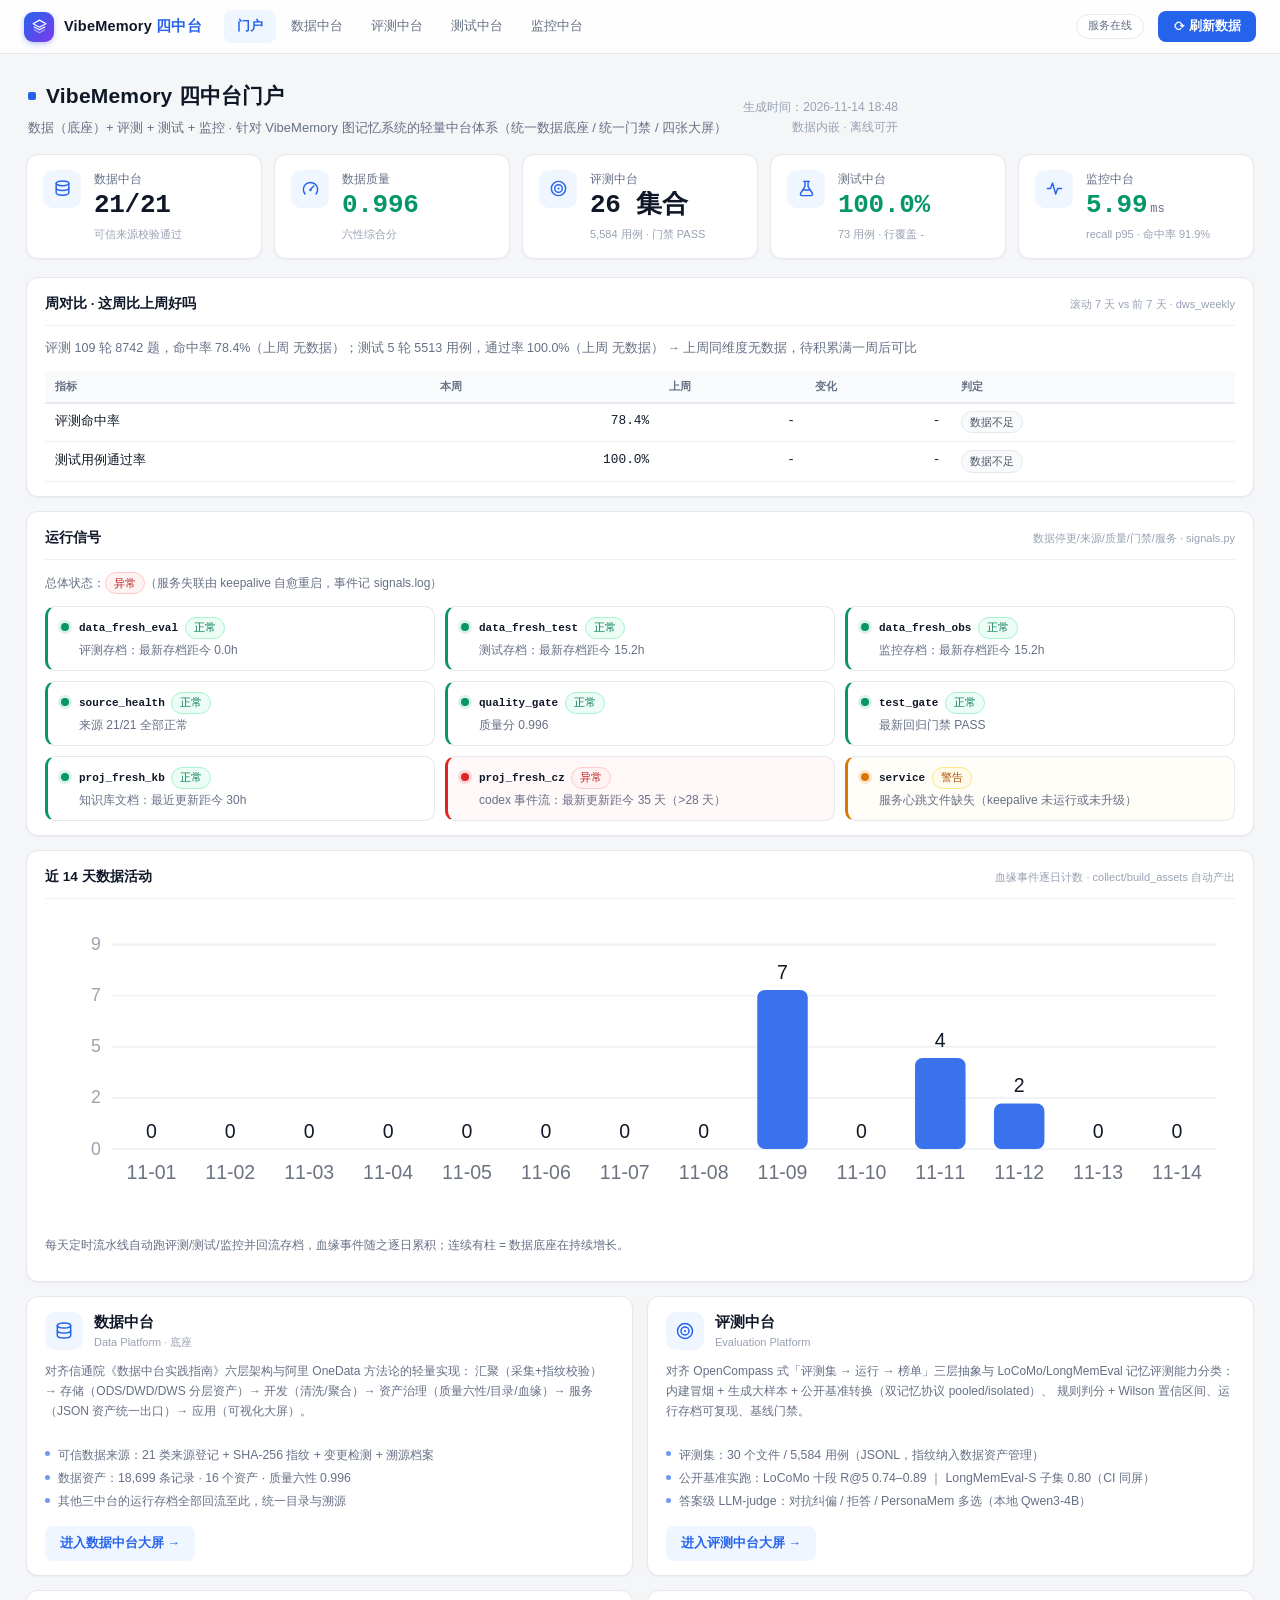
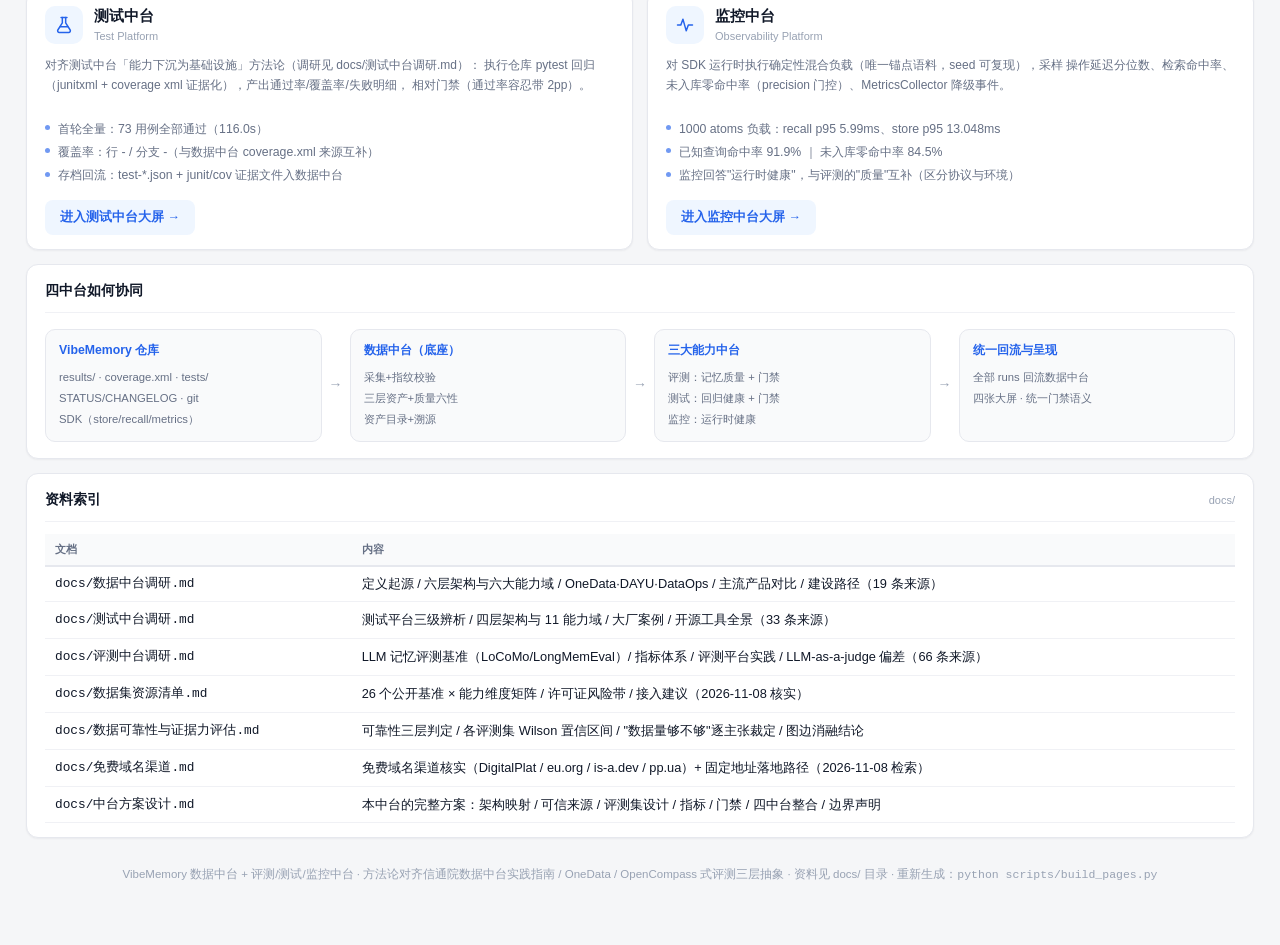
==== pages/index.html @ 81954560 "初始提交：四中台源码（数据/评测/测试/监控）+ UI 2.0/交互 2.0 + 审计修复后的执行器" ====
<!DOCTYPE html>
<html lang="zh-CN">
<head>
<meta charset="utf-8">
<meta name="viewport" content="width=device-width, initial-scale=1">
<title>VibeMemory 四中台门户</title>
<style>/* VibeMemory 四中台 · 亮色 SaaS 控制台主题 2.0（零依赖，与 build_pages.py 组件类配套）
   每页主题色由 body[data-page] 驱动：data=蓝 eval=紫 test=绿 ops=橙 */
:root {
  --bg: #f5f6f8;
  --bg-panel: #ffffff;
  --bg-card: #ffffff;
  --bg-subtle: #f9fafb;
  --line: #e6e8ee;
  --line-soft: #f0f1f5;
  --accent: #2563eb;
  --accent-strong: #1d4ed8;
  --accent-soft: #eff6ff;
  --c-data: #2563eb;
  --c-data-soft: #eff6ff;
  --c-eval: #7c3aed;
  --c-eval-soft: #f4f0ff;
  --c-test: #059669;
  --c-test-soft: #e8faf3;
  --c-ops: #ea580c;
  --c-ops-soft: #fff3ea;
  --theme: var(--c-data);
  --theme-soft: var(--c-data-soft);
  --warn: #d97706;
  --bad: #dc2626;
  --good: #059669;
  --text: #101828;
  --text-dim: #667085;
  --text-faint: #98a2b3;
  --shadow-sm: 0 1px 2px rgba(16, 24, 40, 0.05);
  --shadow-md: 0 3px 10px -3px rgba(16, 24, 40, 0.12), 0 1px 2px rgba(16, 24, 40, 0.05);
  --radius: 12px;
}
body[data-page="data"] { --theme: var(--c-data); --theme-soft: var(--c-data-soft); }
body[data-page="eval"] { --theme: var(--c-eval); --theme-soft: var(--c-eval-soft); }
body[data-page="test"] { --theme: var(--c-test); --theme-soft: var(--c-test-soft); }
body[data-page="ops"]  { --theme: var(--c-ops);  --theme-soft: var(--c-ops-soft); }

* { box-sizing: border-box; margin: 0; padding: 0; }
html { scroll-behavior: smooth; }
html, body { background: var(--bg); color: var(--text);
  font-family: -apple-system, "Segoe UI", "PingFang SC", "Microsoft YaHei", "Helvetica Neue", Arial, sans-serif; }
body { min-height: 100vh; font-size: 13.5px; line-height: 1.55;
  -webkit-font-smoothing: antialiased; text-rendering: optimizeLegibility; }
::-webkit-scrollbar { width: 9px; height: 9px; }
::-webkit-scrollbar-thumb { background: #d3d7e0; border-radius: 8px; border: 2px solid var(--bg); }
::-webkit-scrollbar-thumb:hover { background: #b9bfcc; }
::-webkit-scrollbar-track { background: transparent; }
::selection { background: var(--theme-soft); }

/* ---------- 顶栏（sticky 全局导航） ---------- */
.topbar { position: sticky; top: 0; z-index: 50; display: flex; align-items: center; gap: 14px;
  height: 54px; padding: 0 24px; background: rgba(255, 255, 255, 0.88);
  backdrop-filter: blur(10px); border-bottom: 1px solid var(--line); }
.brand { display: flex; align-items: center; gap: 10px; text-decoration: none; color: var(--text); flex-shrink: 0; }
.logo { width: 30px; height: 30px; border-radius: 9px; display: flex; align-items: center; justify-content: center;
  background: linear-gradient(135deg, #2563eb, #7c3aed); box-shadow: 0 2px 6px -1px rgba(59, 91, 219, 0.45); }
.logo svg { width: 17px; height: 17px; }
.brand-t { font-size: 14.5px; font-weight: 650; letter-spacing: 0.2px; white-space: nowrap; }
.brand-t b { color: var(--accent); font-weight: 700; }
.nav { display: flex; gap: 2px; margin-left: 8px; overflow-x: auto; scrollbar-width: none; }
.nav::-webkit-scrollbar { display: none; }
.nav a { position: relative; color: var(--text-dim); text-decoration: none; font-size: 13px;
  padding: 6px 13px; border-radius: 8px; white-space: nowrap; transition: background 0.15s, color 0.15s; }
.nav a:hover { color: var(--text); background: var(--bg-subtle); }
.nav a.active { color: var(--theme); background: var(--theme-soft); font-weight: 600; }
.topbar .spacer { flex: 1; }
.status-chip { font-family: Consolas, monospace; font-size: 11px; color: var(--text-dim);
  background: #fff; border: 1px solid var(--line); border-radius: 999px; padding: 3px 11px; white-space: nowrap; }
.refresh-btn { padding: 6px 14px; border-radius: 8px; font-size: 12.5px; font-weight: 600; cursor: pointer;
  color: #fff; background: var(--theme, var(--accent)); border: 1px solid transparent; white-space: nowrap; transition: 0.15s; }
.refresh-btn:hover { filter: brightness(1.08); }
.refresh-btn:disabled { opacity: 0.65; cursor: wait; }
.refresh-btn.armed { background: #fffbeb; border-color: #fde68a; color: #b45309; }
.spin { display: inline-block; width: 12px; height: 12px; border: 2px solid rgba(255, 255, 255, 0.45);
  border-top-color: #fff; border-radius: 50%; animation: spin 0.8s linear infinite; vertical-align: -2px; margin-right: 6px; }
@keyframes spin { to { transform: rotate(360deg); } }

/* ---------- 内容区 ---------- */
.wrap { max-width: 1320px; margin: 0 auto; padding: 22px 26px 60px; }
.page-head { display: flex; align-items: flex-end; gap: 16px; padding: 4px 2px 16px; }
.page-head h1 { font-size: 21px; font-weight: 700; letter-spacing: 0.2px; }
.page-head h1::before { content: ""; display: inline-block; width: 8px; height: 8px; border-radius: 2px;
  background: var(--theme); margin-right: 10px; vertical-align: 3px; }
.page-head .sub { color: var(--text-dim); font-size: 13px; margin-top: 5px; }
.page-head .spacer { flex: 1; }
.page-head .meta { text-align: right; color: var(--text-faint); font-size: 12px; line-height: 1.7; flex-shrink: 0; }

/* ---------- KPI 卡 ---------- */
.kpis { display: grid; grid-template-columns: repeat(auto-fit, minmax(196px, 1fr)); gap: 12px; margin-bottom: 18px; }
.kpi { display: flex; gap: 13px; align-items: flex-start; background: var(--bg-card); border: 1px solid var(--line);
  border-radius: var(--radius); padding: 15px 16px; box-shadow: var(--shadow-sm); transition: box-shadow 0.18s, transform 0.18s; }
.kpi:hover { box-shadow: var(--shadow-md); transform: translateY(-1px); }
.kpi .ico { flex-shrink: 0; width: 38px; height: 38px; border-radius: 10px; display: flex; align-items: center;
  justify-content: center; background: var(--theme-soft); color: var(--theme); }
.kpi .ico svg { width: 19px; height: 19px; }
.kpi .body { min-width: 0; flex: 1; }
.kpi .label { font-size: 12px; color: var(--text-dim); white-space: nowrap; }
.kpi .value { font-size: 26px; font-weight: 700; margin-top: 3px; font-family: Consolas, "JetBrains Mono", monospace;
  color: var(--text); font-variant-numeric: tabular-nums; letter-spacing: -0.3px; line-height: 1.15;
  overflow: hidden; text-overflow: ellipsis; white-space: nowrap; }
.kpi .value .unit { font-size: 12px; color: var(--text-dim); font-weight: 500; margin-left: 3px; letter-spacing: 0; }
.kpi .hint { font-size: 11px; color: var(--text-faint); margin-top: 5px; line-height: 1.5;
  overflow: hidden; text-overflow: ellipsis; white-space: nowrap; }
.kpi.good .value { color: var(--good); }
.kpi.warn .value { color: var(--warn); }
.kpi.bad  .value { color: var(--bad); }

/* ---------- 栅格 ---------- */
.grid { display: grid; gap: 14px; align-items: stretch; }
.grid > .panel { margin-bottom: 0; height: 100%; }
.g2 { grid-template-columns: 1fr 1fr; }
.g3 { grid-template-columns: repeat(3, 1fr); }
.g21 { grid-template-columns: 2fr 1fr; }
.g12 { grid-template-columns: 1fr 2fr; }
.grid + .panel, .panel + .grid, .grid + .grid { margin-top: 14px; }

/* ---------- 面板 ---------- */
.panel { background: var(--bg-panel); border: 1px solid var(--line); border-radius: var(--radius);
  padding: 16px 18px 14px; margin-bottom: 14px; box-shadow: var(--shadow-sm); min-width: 0; }
.panel h2 { font-size: 13.5px; font-weight: 650; color: var(--text); display: flex; align-items: baseline;
  flex-wrap: wrap; row-gap: 2px; gap: 8px; margin-bottom: 12px; padding-bottom: 10px; border-bottom: 1px solid var(--line-soft); }
.panel h2 .tag { font-size: 11px; color: var(--text-faint); font-weight: 400; margin-left: auto; text-align: right; }
.panel .desc { font-size: 12px; color: var(--text-dim); margin: 0 0 12px; line-height: 1.7; }

/* ---------- 表格 ---------- */
/* 卡片内独立滚动：行多的表在面板内部上下滑，表头钉在面板顶部 */
.tbl-wrap { overflow: auto; max-height: 480px; margin: 0 -2px; padding: 0 2px;
  scrollbar-gutter: stable; overscroll-behavior: contain; }
table.tbl { width: 100%; border-collapse: separate; border-spacing: 0; font-size: 12.8px; }
.tbl th { position: sticky; top: 0; z-index: 5; text-align: left; font-size: 11px; font-weight: 600;
  color: var(--text-dim); background: var(--bg-subtle); padding: 7px 10px; border-bottom: 1px solid var(--line);
  white-space: nowrap; box-shadow: 0 1px 0 var(--line); }
.tbl td { padding: 8px 10px; border-bottom: 1px solid var(--line-soft); color: var(--text); vertical-align: top; }
.tbl tbody tr { transition: background 0.1s; }
.tbl tbody tr:hover td { background: #f7f9fc; }
.tbl td.mono, .tbl th.mono { font-family: Consolas, "JetBrains Mono", monospace; }
.tbl .num, .tbl th.num { text-align: right; font-family: Consolas, "JetBrains Mono", monospace;
  font-variant-numeric: tabular-nums; white-space: nowrap; }
.tbl td .desc { margin: 3px 0 0; color: var(--text-faint); font-size: 11px; line-height: 1.55; }
.tbl .ellipsis { max-width: 220px; overflow: hidden; text-overflow: ellipsis; white-space: nowrap; }
.tbl .sub-num { font-size: 10.5px; color: var(--text-faint); font-family: inherit; }
.tbl-empty { padding: 26px 0; text-align: center; color: var(--text-faint); font-size: 12.5px; }

/* ---------- 表格增强器（app.js 注入）：搜索 / 排序 / 行展开 ---------- */
.tbl-tools { display: flex; align-items: center; gap: 10px; margin: 0 0 10px; }
.tbl-search-wrap { position: relative; width: 230px; max-width: 55%; }
.tbl-search-wrap::before { content: ""; position: absolute; left: 9px; top: 50%; transform: translateY(-50%);
  width: 13px; height: 13px; opacity: 0.55;
  background: no-repeat center / contain url('data:image/svg+xml;utf8,<svg xmlns="http://www.w3.org/2000/svg" viewBox="0 0 24 24" fill="none" stroke="%23667085" stroke-width="2.4" stroke-linecap="round"><circle cx="11" cy="11" r="7"/><path d="m20 20-3.5-3.5"/></svg>'); }
.tbl-search { width: 100%; padding: 6px 26px 6px 28px; font-size: 12.5px; border: 1px solid var(--line);
  border-radius: 8px; background: #fff; color: var(--text); outline: none; transition: 0.15s; }
.tbl-search:focus { border-color: var(--theme); box-shadow: 0 0 0 3px color-mix(in srgb, var(--theme) 14%, transparent); }
.tbl-search::placeholder { color: var(--text-faint); }
.tbl-clear { position: absolute; right: 6px; top: 50%; transform: translateY(-50%); width: 16px; height: 16px;
  border: 0; border-radius: 50%; background: var(--line-soft); color: var(--text-dim); font-size: 10px;
  line-height: 1; cursor: pointer; display: none; }
.tbl-clear:hover { background: var(--line); }
.tbl-tools:has(.tbl-search:not(:placeholder-shown)) .tbl-clear { display: block; }
.tbl-count { margin-left: auto; font-size: 11.5px; color: var(--text-faint); white-space: nowrap; }
.th-sort { cursor: pointer; user-select: none; }
.th-sort:hover { color: var(--theme) !important; }
.th-sort.sort-asc::after { content: " ↑"; color: var(--theme); }
.th-sort.sort-desc::after { content: " ↓"; color: var(--theme); }
.pgn { display: flex; gap: 8px; align-items: center; margin-top: 10px; font-size: 12px; color: var(--text-dim); }
.pgn button { padding: 4px 12px; border: 1px solid var(--line); background: #fff; border-radius: 7px;
  font-size: 12px; cursor: pointer; color: var(--text-dim); }
.pgn button:hover:not(:disabled) { border-color: var(--theme); color: var(--theme); }
.pgn button:disabled { opacity: 0.45; cursor: default; }

/* 行展开：chevron 指示 + 全宽明细网格 */
.tbl tr.has-detail { cursor: pointer; }
.tbl tr.has-detail td:first-child::before { content: "▸"; color: var(--text-faint); margin-right: 6px;
  font-size: 10px; display: inline-block; transition: transform 0.15s; }
.tbl tr.has-detail:hover td:first-child::before { color: var(--theme); }
.tbl tr.has-detail.open td:first-child::before { transform: rotate(90deg); color: var(--theme); }
.tbl tr.detail-row td { background: var(--bg-subtle); padding: 10px 16px 12px; }
.row-detail { display: grid; grid-template-columns: repeat(auto-fill, minmax(250px, 1fr)); gap: 6px 20px;
  font-size: 11.8px; }
.row-detail .kv { display: flex; gap: 8px; min-width: 0; align-items: baseline; }
.row-detail .kv span { color: var(--text-faint); flex-shrink: 0; }
.row-detail .kv b { color: var(--text); font-family: Consolas, "JetBrains Mono", monospace;
  font-weight: 500; word-break: break-all; }
svg [data-tip] { cursor: pointer; }
svg rect[data-tip]:hover, svg circle[data-tip]:hover { stroke: #101828; stroke-width: 1.5px; }
.kpi[data-target] { cursor: pointer; }
@keyframes flash-ring { 0% { box-shadow: 0 0 0 0 color-mix(in srgb, var(--theme) 45%, transparent); }
  100% { box-shadow: 0 0 0 16px transparent; } }
.panel.flash { animation: flash-ring 0.9s ease-out 1; }

/* ---------- 徽标 ---------- */
.badge { display: inline-block; padding: 1px 8px; border-radius: 20px; font-size: 10.8px; line-height: 1.7;
  border: 1px solid; white-space: nowrap; font-weight: 500; }
.badge.ok   { color: #047857; border-color: #a7f3d0; background: #ecfdf5; }
.badge.warn { color: #b45309; border-color: #fde68a; background: #fffbeb; }
.badge.bad  { color: #b91c1c; border-color: #fecaca; background: #fef2f2; }
.badge.info { color: #1d4ed8; border-color: #bfdbfe; background: #eff6ff; }
.badge.dim  { color: #4b5563; border-color: var(--line); background: var(--bg-subtle); }
.badge.themed { color: var(--theme); border-color: color-mix(in srgb, var(--theme) 30%, #fff); background: var(--theme-soft); }

/* ---------- 图表 ---------- */
.chart-box { width: 100%; min-width: 0; }
.chart-box svg { display: block; width: 100%; height: auto; }
svg text { font-family: -apple-system, "Segoe UI", "PingFang SC", "Microsoft YaHei", sans-serif; }
.axis { stroke: #d1d5db; stroke-width: 1; }
.gridline { stroke: var(--line-soft); stroke-width: 1; }
.tick-label { fill: var(--text-faint); font-size: 10.5px; }
.legend { display: flex; flex-wrap: wrap; gap: 12px; font-size: 11.5px; color: var(--text-dim); margin-top: 8px; }
.legend .sw { display: inline-block; width: 10px; height: 10px; border-radius: 3px; margin-right: 5px; vertical-align: -1px; }

/* ---------- 流程链路 ---------- */
.flow { display: flex; align-items: stretch; gap: 0; overflow-x: auto; padding: 4px 0 2px; }
.flow .stage { flex: 1; min-width: 148px; background: var(--bg-subtle); border: 1px solid var(--line);
  border-radius: 10px; padding: 11px 13px; transition: border-color 0.15s, background 0.15s; }
.flow .stage:hover { border-color: color-mix(in srgb, var(--theme) 35%, var(--line)); background: var(--theme-soft); }
.flow .stage h3 { font-size: 12.3px; color: var(--theme); margin-bottom: 7px; font-weight: 650; }
.flow .stage ul { list-style: none; font-size: 11.3px; color: var(--text-dim); line-height: 1.85; }
.flow .arrow { display: flex; align-items: center; padding: 0 7px; color: var(--text-faint); font-size: 14px; flex-shrink: 0; }
.src-card { background: var(--bg-subtle); border: 1px solid var(--line); border-radius: 10px; padding: 12px 14px; }
.src-card .name { font-family: Consolas, monospace; font-size: 12.5px; color: var(--text); word-break: break-all; }
.src-card .row { font-size: 11.5px; color: var(--text-dim); margin-top: 5px; display: flex; gap: 8px; flex-wrap: wrap; }

/* ---------- 信号网格卡 ---------- */
.sig-grid { display: grid; grid-template-columns: repeat(auto-fill, minmax(330px, 1fr)); gap: 10px; }
.sig-card { display: flex; align-items: flex-start; gap: 10px; border: 1px solid var(--line);
  border-radius: 10px; padding: 10px 13px; background: #fff; }
.sig-card.lv-ok { border-left: 3px solid var(--good); }
.sig-card.lv-warn { border-left: 3px solid var(--warn); background: #fffdf7; }
.sig-card.lv-bad { border-left: 3px solid var(--bad); background: #fff8f8; }
.sig-card .dot { flex-shrink: 0; width: 8px; height: 8px; border-radius: 50%; margin-top: 6px; }
.sig-card.lv-ok .dot { background: var(--good); box-shadow: 0 0 0 3px rgba(5, 150, 105, 0.14); }
.sig-card.lv-warn .dot { background: var(--warn); box-shadow: 0 0 0 3px rgba(217, 119, 6, 0.16); }
.sig-card.lv-bad .dot { background: var(--bad); box-shadow: 0 0 0 3px rgba(220, 38, 38, 0.16); }
.sig-card .txt { min-width: 0; font-size: 12px; line-height: 1.55; }
.sig-card .code { font-family: Consolas, monospace; font-size: 11px; color: var(--text); font-weight: 600; }
.sig-card .detail { color: var(--text-dim); margin-top: 2px; }

/* ---------- 门户卡片入口 ---------- */
.entry { display: flex; flex-direction: column; overflow: hidden; padding: 0; }
.entry .entry-head { display: flex; align-items: center; gap: 11px; padding: 14px 18px 0; }
.entry .entry-ico { flex-shrink: 0; width: 38px; height: 38px; border-radius: 10px; display: flex;
  align-items: center; justify-content: center; background: var(--theme-soft); color: var(--theme); }
.entry .entry-ico svg { width: 20px; height: 20px; }
.entry .entry-t { font-size: 14.5px; font-weight: 650; }
.entry .entry-en { font-size: 11px; color: var(--text-faint); font-weight: 400; }
.entry .desc { padding: 10px 18px 0; }
.entry ul { list-style: none; padding: 10px 18px 0; font-size: 12.3px; color: var(--text-dim); line-height: 1.9; flex: 1; }
.entry ul li::before { content: ""; display: inline-block; width: 5px; height: 5px; border-radius: 50%;
  background: var(--theme); opacity: 0.65; margin-right: 8px; vertical-align: 2.5px; }
.entry .card-cta { margin: 12px 18px 14px; align-self: flex-start; }
.card-cta { display: inline-flex; align-items: center; gap: 6px; padding: 7px 14px;
  border-radius: 8px; background: var(--theme-soft); color: var(--theme); font-size: 12.5px;
  font-weight: 600; text-decoration: none; border: 1px solid transparent; transition: 0.15s; }
.card-cta:hover { background: var(--theme); color: #fff; }

/* ---------- 返回顶部 ---------- */
.to-top { position: fixed; right: 22px; bottom: 22px; z-index: 60; width: 38px; height: 38px;
  border-radius: 50%; border: 1px solid var(--line); background: #fff; color: var(--text-dim);
  font-size: 15px; cursor: pointer; box-shadow: var(--shadow-md); opacity: 0; pointer-events: none;
  transition: opacity 0.2s, transform 0.2s; transform: translateY(6px); }
.to-top.show { opacity: 1; pointer-events: auto; transform: none; }
.to-top:hover { color: var(--theme); border-color: var(--theme); }

/* ---------- 其他 ---------- */
.footer { margin-top: 26px; color: var(--text-faint); font-size: 11.5px; text-align: center; line-height: 1.8; }
.footer a { color: var(--accent); text-decoration: none; }
.progress { height: 6px; border-radius: 3px; background: #edeff3; overflow: hidden; min-width: 70px; }
.progress i { display: block; height: 100%; border-radius: 3px; background: var(--theme); transition: width 0.3s; }
.big-num { font-family: Consolas, monospace; font-size: 34px; font-weight: 700; color: var(--good); }
details.tblwrap summary { cursor: pointer; color: var(--accent-strong); font-size: 12px; margin-top: 10px; user-select: none; }
.crumbs { font-size: 12px; color: var(--text-faint); margin-bottom: 14px; }
.crumbs a { color: var(--accent); text-decoration: none; }
.nowrap { white-space: nowrap; }

/* ---------- 响应式 ---------- */
@media (max-width: 1080px) { .g2, .g3, .g21, .g12 { grid-template-columns: 1fr; } }
@media (max-width: 860px) {
  .topbar { flex-wrap: wrap; height: auto; padding: 10px 16px; row-gap: 8px; }
  .nav { order: 3; width: 100%; margin-left: 0; }
  .wrap { padding: 16px 14px 48px; }
  .page-head { flex-direction: column; align-items: flex-start; gap: 8px; }
  .page-head .meta { text-align: left; }
  .sig-grid { grid-template-columns: 1fr; }
}
</style>
</head>
<body data-page="index">
<header class="topbar">
  <a class="brand" href="index.html"><span class="logo"><svg viewBox="0 0 24 24" fill="none" stroke="#fff" stroke-width="1.7" stroke-linejoin="round" stroke-linecap="round"><path d="m12 3 9 5-9 5-9-5z"/><path d="m4.6 12.6 7.4 4.1 7.4-4.1"/><path d="m4.6 16.6 7.4 4.1 7.4-4.1" opacity="0.55"/></svg></span><span class="brand-t">VibeMemory <b>四中台</b></span></a>
  <nav class="nav"><a href="index.html" class="active">门户</a><a href="data-platform.html">数据中台</a><a href="eval-platform.html">评测中台</a><a href="test-platform.html">测试中台</a><a href="ops-platform.html">监控中台</a></nav>
  <div class="spacer"></div>
  <span id="status-chip" class="status-chip" style="display:none"></span>
  <button id="refresh-btn" class="refresh-btn" style="display:none">⟳ 刷新数据</button>
</header>
<main class="wrap">
  <div class="page-head">
    <div>
      <h1>VibeMemory 四中台门户</h1>
      <div class="sub">数据（底座）+ 评测 + 测试 + 监控 · 针对 VibeMemory 图记忆系统的轻量中台体系（统一数据底座 / 统一门禁 / 四张大屏）</div>
    </div>
    <div class="meta">生成时间：2026-11-14 18:48<br>数据内嵌 · 离线可开</div>
  </div>
  
  <div class="kpis">
    <div class="kpi " data-target="entry-data" title="点击跳转到对应面板"><div class="ico"><svg viewBox="0 0 24 24" fill="none" stroke="currentColor" stroke-width="1.8" stroke-linecap="round"><ellipse cx="12" cy="5.5" rx="8" ry="3"/><path d="M4 5.5v6c0 1.66 3.58 3 8 3s8-1.34 8-3v-6"/><path d="M4 11.5v6c0 1.66 3.58 3 8 3s8-1.34 8-3v-6"/></svg></div><div class="body"><div class="label">数据中台</div><div class="value">21/21</div><div class="hint">可信来源校验通过</div></div></div>
    <div class="kpi good"><div class="ico"><svg viewBox="0 0 24 24" fill="none" stroke="currentColor" stroke-width="1.8" stroke-linecap="round"><path d="M5 19a9 9 0 1 1 14 0"/><path d="M12 13l4.2-4.2"/><circle cx="12" cy="14" r="1.6" fill="currentColor" stroke="none"/></svg></div><div class="body"><div class="label">数据质量</div><div class="value">0.996</div><div class="hint">六性综合分</div></div></div>
    <div class="kpi " data-target="entry-eval" title="点击跳转到对应面板"><div class="ico"><svg viewBox="0 0 24 24" fill="none" stroke="currentColor" stroke-width="1.8"><circle cx="12" cy="12" r="9"/><circle cx="12" cy="12" r="4.8"/><circle cx="12" cy="12" r="1.3" fill="currentColor" stroke="none"/></svg></div><div class="body"><div class="label">评测中台</div><div class="value">26 集合</div><div class="hint">5,584 用例 · 门禁 PASS</div></div></div>
    <div class="kpi good" data-target="entry-test" title="点击跳转到对应面板"><div class="ico"><svg viewBox="0 0 24 24" fill="none" stroke="currentColor" stroke-width="1.8" stroke-linecap="round" stroke-linejoin="round"><path d="M10 3v6.5L4.6 18a2 2 0 0 0 1.7 3h11.4a2 2 0 0 0 1.7-3L14 9.5V3"/><path d="M8.5 3h7"/><path d="M7.6 14h8.8"/></svg></div><div class="body"><div class="label">测试中台</div><div class="value">100.0%</div><div class="hint">73 用例 · 行覆盖 -</div></div></div>
    <div class="kpi good" data-target="entry-ops" title="点击跳转到对应面板"><div class="ico"><svg viewBox="0 0 24 24" fill="none" stroke="currentColor" stroke-width="1.8" stroke-linecap="round" stroke-linejoin="round"><path d="M3 12h4l2.5-7 4 14 2.5-7h5"/></svg></div><div class="body"><div class="label">监控中台</div><div class="value">5.99<span class='unit'>ms</span></div><div class="hint">recall p95 · 命中率 91.9%</div></div></div>
  </div>
  
  <div class="panel">
    <h2>周对比 · 这周比上周好吗 <span class="tag">滚动 7 天 vs 前 7 天 · dws_weekly</span></h2>
    <div class="desc" style="font-size:12.5px">评测 109 轮 8742 题，命中率 78.4%（上周 无数据）；测试 5 轮 5513 用例，通过率 100.0%（上周 无数据） → 上周同维度无数据，待积累满一周后可比</div>
    <table class="tbl"><thead><tr><th>指标</th><th>本周</th><th>上周</th><th>变化</th><th>判定</th></tr></thead>
    <tbody><tr><td>评测命中率</td><td class='num'>78.4%</td><td class='num'>-</td><td class='num'>-</td><td><span class='badge dim'>数据不足</span></td></tr><tr><td>测试用例通过率</td><td class='num'>100.0%</td><td class='num'>-</td><td class='num'>-</td><td><span class='badge dim'>数据不足</span></td></tr></tbody></table>
  </div>
  
  <div class="panel">
    <h2>运行信号 <span id="p-signals" class="tag">数据停更/来源/质量/门禁/服务 · signals.py</span></h2>
    <div class="desc">总体状态：<span class="badge bad">异常</span>（服务失联由 keepalive 自愈重启，事件记 signals.log）</div>
    <div class="sig-grid"><div class='sig-card lv-ok'><span class='dot'></span><div class='txt'><div class='code'>data_fresh_eval <span class='badge ok'>正常</span></div><div class='detail'>评测存档：最新存档距今 0.0h</div></div></div><div class='sig-card lv-ok'><span class='dot'></span><div class='txt'><div class='code'>data_fresh_test <span class='badge ok'>正常</span></div><div class='detail'>测试存档：最新存档距今 15.2h</div></div></div><div class='sig-card lv-ok'><span class='dot'></span><div class='txt'><div class='code'>data_fresh_obs <span class='badge ok'>正常</span></div><div class='detail'>监控存档：最新存档距今 15.2h</div></div></div><div class='sig-card lv-ok'><span class='dot'></span><div class='txt'><div class='code'>source_health <span class='badge ok'>正常</span></div><div class='detail'>来源 21/21 全部正常</div></div></div><div class='sig-card lv-ok'><span class='dot'></span><div class='txt'><div class='code'>quality_gate <span class='badge ok'>正常</span></div><div class='detail'>质量分 0.996</div></div></div><div class='sig-card lv-ok'><span class='dot'></span><div class='txt'><div class='code'>test_gate <span class='badge ok'>正常</span></div><div class='detail'>最新回归门禁 PASS</div></div></div><div class='sig-card lv-ok'><span class='dot'></span><div class='txt'><div class='code'>proj_fresh_kb <span class='badge ok'>正常</span></div><div class='detail'>知识库文档：最近更新距今 30h</div></div></div><div class='sig-card lv-bad'><span class='dot'></span><div class='txt'><div class='code'>proj_fresh_cz <span class='badge bad'>异常</span></div><div class='detail'>codex 事件流：最新更新距今 35 天（&gt;28 天）</div></div></div><div class='sig-card lv-warn'><span class='dot'></span><div class='txt'><div class='code'>service <span class='badge warn'>警告</span></div><div class='detail'>服务心跳文件缺失（keepalive 未运行或未升级）</div></div></div></div>
  </div>

  <div class="panel">
    <h2>近 14 天数据活动 <span id="p-activity" class="tag">血缘事件逐日计数 · collect/build_assets 自动产出</span></h2>
    <div id="chart-activity" class="chart-box"></div>
    <div class="desc" style="margin-top:8px">每天定时流水线自动跑评测/测试/监控并回流存档，血缘事件随之逐日累积；连续有柱 = 数据底座在持续增长。</div>
  </div>

  <div class="grid g2">
    <div class="panel entry" id="entry-data">
      <div class="entry-head"><span class="entry-ico"><svg viewBox="0 0 24 24" fill="none" stroke="currentColor" stroke-width="1.8" stroke-linecap="round"><ellipse cx="12" cy="5.5" rx="8" ry="3"/><path d="M4 5.5v6c0 1.66 3.58 3 8 3s8-1.34 8-3v-6"/><path d="M4 11.5v6c0 1.66 3.58 3 8 3s8-1.34 8-3v-6"/></svg></span>
        <div><div class="entry-t">数据中台</div><div class="entry-en">Data Platform · 底座</div></div></div>
      <div class="desc">对齐信通院《数据中台实践指南》六层架构与阿里 OneData 方法论的轻量实现：
      汇聚（采集+指纹校验）→ 存储（ODS/DWD/DWS 分层资产）→ 开发（清洗/聚合）→
      资产治理（质量六性/目录/血缘）→ 服务（JSON 资产统一出口）→ 应用（可视化大屏）。</div>
      <ul>
        <li>可信数据来源：21 类来源登记 + SHA-256 指纹 + 变更检测 + 溯源档案</li>
        <li>数据资产：18,699 条记录 · 16 个资产 · 质量六性 0.996</li>
        <li>其他三中台的运行存档全部回流至此，统一目录与溯源</li>
      </ul>
      <a class="card-cta" href="data-platform.html">进入数据中台大屏 →</a>
    </div>
    <div class="panel entry" id="entry-eval">
      <div class="entry-head"><span class="entry-ico"><svg viewBox="0 0 24 24" fill="none" stroke="currentColor" stroke-width="1.8"><circle cx="12" cy="12" r="9"/><circle cx="12" cy="12" r="4.8"/><circle cx="12" cy="12" r="1.3" fill="currentColor" stroke="none"/></svg></span>
        <div><div class="entry-t">评测中台</div><div class="entry-en">Evaluation Platform</div></div></div>
      <div class="desc">对齐 OpenCompass 式「评测集 → 运行 → 榜单」三层抽象与 LoCoMo/LongMemEval
      记忆评测能力分类：内建冒烟 + 生成大样本 + 公开基准转换（双记忆协议 pooled/isolated）、
      规则判分 + Wilson 置信区间、运行存档可复现、基线门禁。</div>
      <ul>
        <li>评测集：30 个文件 / 5,584 用例（JSONL，指纹纳入数据资产管理）</li>
        <li>公开基准实跑：LoCoMo 十段 R@5 0.74–0.89 ｜ LongMemEval-S 子集 0.80（CI 同屏）</li>
        <li>答案级 LLM-judge：对抗纠偏 / 拒答 / PersonaMem 多选（本地 Qwen3-4B）</li>
      </ul>
      <a class="card-cta" href="eval-platform.html">进入评测中台大屏 →</a>
    </div>
    <div class="panel entry" id="entry-test">
      <div class="entry-head"><span class="entry-ico"><svg viewBox="0 0 24 24" fill="none" stroke="currentColor" stroke-width="1.8" stroke-linecap="round" stroke-linejoin="round"><path d="M10 3v6.5L4.6 18a2 2 0 0 0 1.7 3h11.4a2 2 0 0 0 1.7-3L14 9.5V3"/><path d="M8.5 3h7"/><path d="M7.6 14h8.8"/></svg></span>
        <div><div class="entry-t">测试中台</div><div class="entry-en">Test Platform</div></div></div>
      <div class="desc">对齐测试中台「能力下沉为基础设施」方法论（调研见 docs/测试中台调研.md）：
      执行仓库 pytest 回归（junitxml + coverage xml 证据化），产出通过率/覆盖率/失败明细，
      相对门禁（通过率容忍带 2pp）。</div>
      <ul>
        <li>首轮全量：73 用例全部通过（116.0s）</li>
        <li>覆盖率：行 - / 分支 -（与数据中台 coverage.xml 来源互补）</li>
        <li>存档回流：test-*.json + junit/cov 证据文件入数据中台</li>
      </ul>
      <a class="card-cta" href="test-platform.html">进入测试中台大屏 →</a>
    </div>
    <div class="panel entry" id="entry-ops">
      <div class="entry-head"><span class="entry-ico"><svg viewBox="0 0 24 24" fill="none" stroke="currentColor" stroke-width="1.8" stroke-linecap="round" stroke-linejoin="round"><path d="M3 12h4l2.5-7 4 14 2.5-7h5"/></svg></span>
        <div><div class="entry-t">监控中台</div><div class="entry-en">Observability Platform</div></div></div>
      <div class="desc">对 SDK 运行时执行确定性混合负载（唯一锚点语料，seed 可复现），采样
      操作延迟分位数、检索命中率、未入库零命中率（precision 门控）、MetricsCollector 降级事件。</div>
      <ul>
        <li>1000 atoms 负载：recall p95 5.99ms、store p95 13.048ms</li>
        <li>已知查询命中率 91.9% ｜ 未入库零命中率 84.5%</li>
        <li>监控回答"运行时健康"，与评测的"质量"互补（区分协议与环境）</li>
      </ul>
      <a class="card-cta" href="ops-platform.html">进入监控中台大屏 →</a>
    </div>
  </div>

  <div class="panel">
    <h2>四中台如何协同</h2>
    <div class="flow">
      <div class="stage"><h3>VibeMemory 仓库</h3><ul><li>results/ · coverage.xml · tests/</li><li>STATUS/CHANGELOG · git</li><li>SDK（store/recall/metrics）</li></ul></div>
      <div class="arrow">→</div>
      <div class="stage"><h3>数据中台（底座）</h3><ul><li>采集+指纹校验</li><li>三层资产+质量六性</li><li>资产目录+溯源</li></ul></div>
      <div class="arrow">→</div>
      <div class="stage"><h3>三大能力中台</h3><ul><li>评测：记忆质量 + 门禁</li><li>测试：回归健康 + 门禁</li><li>监控：运行时健康</li></ul></div>
      <div class="arrow">→</div>
      <div class="stage"><h3>统一回流与呈现</h3><ul><li>全部 runs 回流数据中台</li><li>四张大屏 · 统一门禁语义</li></ul></div>
    </div>
  </div>

  <div class="panel">
    <h2>资料索引 <span class="tag">docs/</span></h2>
    <table class="tbl"><thead><tr><th>文档</th><th>内容</th></tr></thead><tbody>
      <tr><td class="mono">docs/数据中台调研.md</td><td>定义起源 / 六层架构与六大能力域 / OneData·DAYU·DataOps / 主流产品对比 / 建设路径（19 条来源）</td></tr>
      <tr><td class="mono">docs/测试中台调研.md</td><td>测试平台三级辨析 / 四层架构与 11 能力域 / 大厂案例 / 开源工具全景（33 条来源）</td></tr>
      <tr><td class="mono">docs/评测中台调研.md</td><td>LLM 记忆评测基准（LoCoMo/LongMemEval）/ 指标体系 / 评测平台实践 / LLM-as-a-judge 偏差（66 条来源）</td></tr>
      <tr><td class="mono">docs/数据集资源清单.md</td><td>26 个公开基准 × 能力维度矩阵 / 许可证风险带 / 接入建议（2026-11-08 核实）</td></tr>
      <tr><td class="mono">docs/数据可靠性与证据力评估.md</td><td>可靠性三层判定 / 各评测集 Wilson 置信区间 / "数据量够不够"逐主张裁定 / 图边消融结论</td></tr>
      <tr><td class="mono">docs/免费域名渠道.md</td><td>免费域名渠道核实（DigitalPlat / eu.org / is-a.dev / pp.ua）+ 固定地址落地路径（2026-11-08 检索）</td></tr>
      <tr><td class="mono">docs/中台方案设计.md</td><td>本中台的完整方案：架构映射 / 可信来源 / 评测集设计 / 指标 / 门禁 / 四中台整合 / 边界声明</td></tr>
    </tbody></table>
  </div>

  <div class="footer">VibeMemory 数据中台 + 评测/测试/监控中台 · 方法论对齐信通院数据中台实践指南 / OneData / OpenCompass 式评测三层抽象 ·
  资料见 docs/ 目录 · 重新生成：<code>python scripts/build_pages.py</code></div>
</main>
<script>/* VMCharts — 零依赖 SVG 图表工具（数据中台/评测中台可视化专用，亮色主题） */
(function (global) {
  "use strict";
  var NS = "http://www.w3.org/2000/svg";
  /* 主色阶优先：柱状图缺省统一主蓝（多系列折线才用多色），杜绝随机彩虹。
     多系列折线板为柔和色，避免大红大绿刺眼。 */
  var PALETTE = ["#2563eb", "#7c3aed", "#0ea5e9", "#14b8a6", "#f59e0b", "#ec4899", "#84cc16", "#64748b"];
  var C_LABEL = "#6b7280", C_TICK = "#9ca3af", C_VALUE = "#111827", C_TRACK = "rgba(17,24,39,0.06)", C_MESH = "rgba(17,24,39,0.08)";

  function svgEl(tag, attrs) {
    var el = document.createElementNS(NS, tag);
    for (var k in attrs) el.setAttribute(k, attrs[k]);
    return el;
  }
  /* ---------- 跟随鼠标的浮层提示（替代原生 <title> 的迟钝体验） ---------- */
  var tipEl = null;
  function ensureTip() {
    if (tipEl) return tipEl;
    tipEl = document.createElement("div");
    tipEl.style.cssText = "position:fixed;z-index:99;pointer-events:none;background:rgba(17,24,39,.92);color:#fff;"
      + "font:11.5px/1.5 -apple-system,'Segoe UI','PingFang SC','Microsoft YaHei',sans-serif;padding:5px 9px;"
      + "border-radius:6px;max-width:340px;opacity:0;transition:opacity .12s;white-space:pre-wrap;box-shadow:0 4px 14px rgba(0,0,0,.25);";
    document.body.appendChild(tipEl);
    return tipEl;
  }
  function setTip(el, text) { el.setAttribute("data-tip", text); }
  function bindTip(svg) {
    var tip = ensureTip();
    svg.addEventListener("mousemove", function (e) {
      var t = e.target;
      while (t && t !== svg && !(t.dataset && t.dataset.tip)) t = t.parentNode;
      if (t && t !== svg && t.dataset && t.dataset.tip) {
        tip.textContent = t.dataset.tip;
        var x = Math.min(e.clientX + 14, window.innerWidth - tip.offsetWidth - 10);
        var y = e.clientY - tip.offsetHeight - 12;
        if (y < 4) y = e.clientY + 16;
        tip.style.left = Math.max(4, x) + "px"; tip.style.top = y + "px"; tip.style.opacity = "1";
      } else {
        tip.style.opacity = "0";
      }
    });
    svg.addEventListener("mouseleave", function () { tip.style.opacity = "0"; });
  }
  function mount(el, w, h) {
    var svg = svgEl("svg", { viewBox: "0 0 " + w + " " + h, preserveAspectRatio: "xMidYMid meet" });
    el.innerHTML = ""; el.appendChild(svg);
    bindTip(svg);
    return svg;
  }
  function esc(s) {
    return String(s).replace(/&/g, "&amp;").replace(/</g, "&lt;").replace(/>/g, "&gt;");
  }
  function fmt(v) {
    if (v == null || isNaN(v)) return "-";
    var a = Math.abs(v);
    if (a >= 1000) return String(Math.round(v));
    if (a >= 100) return String(Math.round(v * 10) / 10);
    if (a >= 1) return String(Math.round(v * 100) / 100);
    return String(Math.round(v * 1000) / 1000);
  }

  /* 水平条形图 data: [{name, value, max?, color?}] */
  function bar(el, data, opts) {
    opts = opts || {};
    var W = opts.width || 640, rowH = opts.rowH || 30, padL = opts.labelW || 170, padR = 76, padT = 6, padB = 6;
    var H = Math.max(80, padT + padB + rowH * data.length);
    var svg = mount(el, W, H);
    var max = opts.max != null ? opts.max : Math.max.apply(null, data.map(function (d) { return d.max || d.value; }).concat([1]));
    data.forEach(function (d, i) {
      var y = padT + i * rowH;
      var t = svgEl("text", { x: padL - 10, y: y + rowH / 2 + 4, "text-anchor": "end", "font-size": 11.5, fill: C_LABEL });
      t.textContent = d.name; svg.appendChild(t);
      var track = svgEl("rect", { x: padL, y: y + 6, width: W - padL - padR, height: rowH - 12, rx: 4, fill: C_TRACK });
      svg.appendChild(track);
      var bw = Math.max(2, (W - padL - padR) * (d.value / max));
      var c = d.color || PALETTE[0];
      var r = svgEl("rect", { x: padL, y: y + 6, width: bw, height: rowH - 12, rx: 4, fill: c, opacity: 0.92 });
      setTip(r, d.name + " : " + (opts.fmt || fmt)(d.value));
      svg.appendChild(r);
      var v = svgEl("text", { x: padL + bw + 8, y: y + rowH / 2 + 4, "font-size": 11.5, fill: C_VALUE, "font-family": "Consolas,monospace" });
      v.textContent = (opts.fmt || fmt)(d.value); svg.appendChild(v);
    });
  }

  /* 折线/面积图 series: [{name, values, color?}], labels: []
     多系列自动关闭面积填充；数值标注仅在 opts.showPoints 时画（单系列不重叠才用）；
     图例可点击隐藏/显示对应系列。 */
  function line(el, labels, series, opts) {
    opts = opts || {};
    var W = opts.width || 640, H = opts.height || 240;
    var padL = 44, padR = 14, padT = 14, padB = 30;
    var svg = mount(el, W, H);
    var n = labels.length;
    var allVals = series.reduce(function (a, s) { return a.concat(s.values); }, []);
    var vmax = opts.max != null ? opts.max : Math.max.apply(null, allVals.concat([1])) * 1.12;
    var vmin = opts.min != null ? opts.min : 0;
    function X(i) { return padL + (n <= 1 ? (W - padL - padR) / 2 : (W - padL - padR) * i / (n - 1)); }
    function Y(v) { return padT + (H - padT - padB) * (1 - (v - vmin) / (vmax - vmin || 1)); }
    for (var g = 0; g <= 4; g++) {
      var gv = vmin + (vmax - vmin) * g / 4, gy = Y(gv);
      svg.appendChild(svgEl("line", { x1: padL, y1: gy, x2: W - padR, y2: gy, class: "gridline" }));
      var t = svgEl("text", { x: padL - 7, y: gy + 3.5, "text-anchor": "end", "font-size": 10, fill: C_TICK });
      t.textContent = (opts.fmt || fmt)(gv); svg.appendChild(t);
    }
    labels.forEach(function (lb, i) {
      if (n > 12 && i % Math.ceil(n / 10) !== 0) return;
      var t = svgEl("text", { x: X(i), y: H - 10, "text-anchor": "middle", "font-size": 10, fill: C_TICK });
      t.textContent = lb; svg.appendChild(t);
    });
    var showArea = series.length === 1 && !opts.noArea;
    series.forEach(function (s, si) {
      var c = s.color || PALETTE[si % PALETTE.length];
      var pts = s.values.map(function (v, i) { return X(i) + "," + Y(v); }).join(" ");
      function mark(elx) { elx.setAttribute("data-series", si); return elx; }
      if (showArea) {
        svg.appendChild(mark(svgEl("polygon", { points: padL + "," + Y(vmin) + " " + pts + " " + X(n - 1) + "," + Y(vmin), fill: c, opacity: 0.08 })));
      }
      svg.appendChild(mark(svgEl("polyline", { points: pts, fill: "none", stroke: c, "stroke-width": 2, "stroke-linejoin": "round" })));
      s.values.forEach(function (v, i) {
        var dot = mark(svgEl("circle", { cx: X(i), cy: Y(v), r: 3, fill: "#ffffff", stroke: c, "stroke-width": 2 }));
        setTip(dot, s.name + " · " + labels[i] + " : " + (opts.fmt || fmt)(v));
        svg.appendChild(dot);
        if (opts.showPoints && n <= 14) {
          var t = mark(svgEl("text", { x: X(i), y: Math.max(padT + 9, Y(v) - 8), "text-anchor": "middle", "font-size": 9.5, fill: c, "font-family": "Consolas,monospace" }));
          t.textContent = (opts.fmt || fmt)(v); svg.appendChild(t);
        }
      });
    });
    if (series.length > 1 || opts.legend) {
      var lg = document.createElement("div"); lg.className = "legend";
      series.forEach(function (s, si) {
        var c = s.color || PALETTE[si % PALETTE.length];
        lg.innerHTML += '<span data-si="' + si + '" style="cursor:pointer"><span class="sw" style="background:' + c + '"></span>' + esc(s.name) + "</span>";
      });
      el.appendChild(lg);
      Array.prototype.forEach.call(lg.children, function (sp) {
        sp.addEventListener("click", function () {
          var si = sp.getAttribute("data-si");
          var on = sp.style.opacity !== "0.35";
          sp.style.opacity = on ? "0.35" : "";
          sp.style.textDecoration = on ? "line-through" : "";
          Array.prototype.forEach.call(svg.querySelectorAll('[data-series="' + si + '"]'), function (elx) {
            elx.style.display = on ? "none" : "";
          });
        });
      });
    }
  }

  /* 雷达图 data: [{name, value(0-1)}] */
  function radar(el, data, opts) {
    opts = opts || {};
    var W = opts.width || 420, H = W * 0.86, cx = W / 2, cy = H / 2 + 6, R = Math.min(W, H) / 2 - 44;
    var svg = mount(el, W, H);
    var n = data.length;
    function pt(i, r) {
      var a = -Math.PI / 2 + 2 * Math.PI * i / n;
      return [cx + r * Math.cos(a), cy + r * Math.sin(a)];
    }
    for (var ring = 1; ring <= 4; ring++) {
      var pts = [];
      for (var i = 0; i < n; i++) pts.push(pt(i, R * ring / 4).join(","));
      svg.appendChild(svgEl("polygon", { points: pts.join(" "), fill: "none", stroke: C_MESH, "stroke-width": 1 }));
    }
    for (var i = 0; i < n; i++) {
      var p = pt(i, R);
      svg.appendChild(svgEl("line", { x1: cx, y1: cy, x2: p[0], y2: p[1], stroke: C_MESH }));
      var lp = pt(i, R + 26);
      var t = svgEl("text", { x: lp[0], y: lp[1] + 4, "text-anchor": "middle", "font-size": 11, fill: C_LABEL });
      t.textContent = data[i].name; svg.appendChild(t);
      var vp = pt(i, R + 14);
      var vt = svgEl("text", { x: vp[0], y: vp[1] + 3, "text-anchor": "middle", "font-size": 9, fill: "#2563eb", "font-family": "Consolas,monospace", opacity: 0.9 });
      vt.textContent = fmt(data[i].value); svg.appendChild(vt);
    }
    var poly = [];
    data.forEach(function (d, i) { poly.push(pt(i, R * Math.max(0.02, Math.min(1, d.value))).join(",")); });
    svg.appendChild(svgEl("polygon", { points: poly.join(" "), fill: "rgba(37,99,235,0.14)", stroke: "#2563eb", "stroke-width": 2 }));
    data.forEach(function (d, i) {
      var p = pt(i, R * Math.max(0.02, Math.min(1, d.value)));
      svg.appendChild(svgEl("circle", { cx: p[0], cy: p[1], r: 3.5, fill: "#2563eb" }));
    });
  }

  /* 环形进度 value 0-1 */
  function donut(el, value, opts) {
    opts = opts || {};
    var W = opts.width || 180, H = W, cx = W / 2, cy = H / 2, R = W / 2 - 12, r = R - 13;
    var svg = mount(el, W, H);
    var v = Math.max(0, Math.min(1, value));
    var a0 = -Math.PI / 2, a1 = a0 + 2 * Math.PI * v;
    var large = v > 0.5 ? 1 : 0;
    var color = opts.color || (v >= 0.85 ? "#059669" : v >= 0.6 ? "#2563eb" : v >= 0.4 ? "#d97706" : "#dc2626");
    function P(a, rad) { return [cx + rad * Math.cos(a), cy + rad * Math.sin(a)]; }
    var p0 = P(a0, R), p1 = P(a1, R), q1 = P(a1, r), q0 = P(a0, r);
    var d = "M " + p0.join(" ") + " A " + R + " " + R + " 0 " + large + " 1 " + p1.join(" ") +
            " L " + q1.join(" ") + " A " + r + " " + r + " 0 " + large + " 0 " + q0.join(" ") + " Z";
    if (v > 0.001) svg.appendChild(svgEl("path", { d: d, fill: color, opacity: 0.9 }));
    var t = svgEl("text", { x: cx, y: cy + 2, "text-anchor": "middle", "font-size": 26, "font-weight": 700, fill: C_VALUE, "font-family": "Consolas,monospace" });
    t.textContent = Math.round(v * 100) + "%"; svg.appendChild(t);
    var t2 = svgEl("text", { x: cx, y: cy + 24, "text-anchor": "middle", "font-size": 11, fill: C_LABEL });
    t2.textContent = opts.label || ""; svg.appendChild(t2);
  }

  /* 分组小柱状图（榜单/分类型得分）data: [{name, value}] value 0-1 */
  function vbar(el, data, opts) {
    opts = opts || {};
    var W = opts.width || 640, H = opts.height || 230;
    var padL = 36, padR = 10, padT = 18, padB = 42;
    var svg = mount(el, W, H);
    var n = data.length, bw = (W - padL - padR) / n;
    var fmtFn = opts.fmt || (opts.percent === false ? fmt : function (v) { return Math.round(v * 100) + "%"; });
    var vmax = opts.max || 1;
    function Y(v) { return padT + (H - padT - padB) * (1 - v / vmax); }
    [0, 0.25, 0.5, 0.75, 1].forEach(function (g) {
      var gv = g * vmax;
      svg.appendChild(svgEl("line", { x1: padL, y1: Y(gv), x2: W - padR, y2: Y(gv), class: "gridline" }));
      var t = svgEl("text", { x: padL - 6, y: Y(gv) + 3, "text-anchor": "end", "font-size": 9.5, fill: C_TICK });
      t.textContent = fmtFn(gv); svg.appendChild(t);
    });
    data.forEach(function (d, i) {
      var x = padL + bw * i + bw * 0.18, w = bw * 0.64;
      var c = d.color || opts.color || PALETTE[0];
      var rect = svgEl("rect", { x: x, y: Y(Math.max(0.01, d.value)), width: w, height: H - padB - Y(d.value), rx: 4, fill: c, opacity: 0.9 });
      setTip(rect, d.name + " : " + fmtFn(d.value));
      svg.appendChild(rect);
      var vt = svgEl("text", { x: x + w / 2, y: Y(d.value) - 6, "text-anchor": "middle", "font-size": 10.5, fill: C_VALUE, "font-family": "Consolas,monospace" });
      vt.textContent = fmtFn(d.value); svg.appendChild(vt);
      var lt = svgEl("text", { x: x + w / 2, y: H - padB + 16, "text-anchor": "middle", "font-size": 10.5, fill: C_LABEL });
      lt.textContent = d.name; svg.appendChild(lt);
    });
  }

  /* 迷你趋势 sparkline：行式趋势卡用。无轴无框，固定 y 域保证行间可比，悬浮逐点提示 */
  function spark(el, values, opts) {
    opts = opts || {};
    var W = opts.width || 150, H = opts.height || 40, pad = 5;
    var svg = mount(el, W, H);
    var n = values.length;
    var vmax = opts.max != null ? opts.max : Math.max.apply(null, values.concat([1]));
    var vmin = opts.min != null ? opts.min : 0;
    function X(i) { return pad + (n <= 1 ? (W - 2 * pad) / 2 : (W - 2 * pad) * i / (n - 1)); }
    function Y(v) { return pad + (H - 2 * pad) * (1 - (v - vmin) / (vmax - vmin || 1)); }
    var c = opts.color || PALETTE[0];
    var pts = values.map(function (v, i) { return X(i) + "," + Y(v); }).join(" ");
    svg.appendChild(svgEl("polyline", { points: pts, fill: "none", stroke: c, "stroke-width": 1.8,
      "stroke-linejoin": "round", "stroke-linecap": "round", opacity: 0.85 }));
    values.forEach(function (v, i) {
      var dot = svgEl("circle", { cx: X(i), cy: Y(v), r: i === n - 1 ? 3 : 2,
        fill: i === n - 1 ? c : "#ffffff", stroke: c, "stroke-width": 1.5 });
      setTip(dot, (opts.labels ? opts.labels[i] : String(i + 1)) + " : " + (opts.fmt || fmt)(v));
      svg.appendChild(dot);
    });
  }

  /* 简单热力格 heatmap: rows[{name, cells:[{v, label?}]}] */
  function heatmap(el, rows, opts) {
    opts = opts || {};
    var W = opts.width || 640, cell = opts.cell || 30, padL = opts.labelW || 130, padT = 6, gap = 4;
    var H = padT + rows.length * (cell + gap) + 6;
    var svg = mount(el, W, H);
    rows.forEach(function (r, ri) {
      var y = padT + ri * (cell + gap);
      var t = svgEl("text", { x: padL - 10, y: y + cell / 2 + 4, "text-anchor": "end", "font-size": 11, fill: C_LABEL });
      t.textContent = r.name; svg.appendChild(t);
      r.cells.forEach(function (c, ci) {
        var x = padL + ci * (cell + gap);
        var v = Math.max(0, Math.min(1, c.v));
        var col = v >= 0.85 ? "#059669" : v >= 0.6 ? "#2563eb" : v >= 0.4 ? "#d97706" : v > 0 ? "#dc2626" : C_TRACK;
        var rect = svgEl("rect", { x: x, y: y, width: cell, height: cell, rx: 5, fill: col, opacity: v > 0 ? 0.88 : 1 });
        setTip(rect, r.name + " · " + (c.label || ci) + " : " + fmt(c.v));
        svg.appendChild(rect);
        var vt = svgEl("text", { x: x + cell / 2, y: y + cell / 2 + 3.5, "text-anchor": "middle", "font-size": 9, fill: "#ffffff", "font-family": "Consolas,monospace", "font-weight": 700 });
        vt.textContent = c.text != null ? c.text : ""; svg.appendChild(vt);
      });
    });
  }

  global.VMCharts = { bar: bar, line: line, radar: radar, donut: donut, vbar: vbar, heatmap: heatmap, spark: spark, PALETTE: PALETTE, fmt: fmt, esc: esc };
})(window);
</script>
<script>/* 四中台交互层 2.0：状态芯片 · 刷新流水线（两步确认）· 表格增强（搜索/排序/空态）· 返回顶部
   零依赖；file:// 离线打开时自动关闭全部服务器相关功能。 */
(function () {
  "use strict";
  var ONLINE = location.protocol !== "file:";

  /* ================= 状态芯片 + 刷新按钮 ================= */
  function initStatusAndRefresh() {
    var chip = document.getElementById("status-chip");
    var btn = document.getElementById("refresh-btn");
    if (!ONLINE) return; /* 离线：两者保持隐藏 */

    function esc(s) { return String(s == null ? "" : s).replace(/&/g, "&amp;").replace(/</g, "&lt;"); }

    function renderChip(d) {
      if (!chip) return;
      var bits = [];
      if (d.head) bits.push("HEAD " + esc(d.head));
      if (d.last_run) bits.push("上次重建 " + esc(String(d.last_run).slice(5, 16)));
      chip.textContent = bits.join(" · ") || "服务在线";
      chip.style.display = "inline-block";
    }

    if (chip) {
      fetch("/api/status").then(function (r) { return r.json(); }).then(renderChip)
        .catch(function () { chip.textContent = "服务在线"; chip.style.display = "inline-block"; });
    }
    if (!btn) return;
    btn.style.display = "inline-block";

    var ARM_MS = 3000, armed = false, armTimer = null, busy = false;
    function disarm() {
      if (armed) { armed = false; btn.classList.remove("armed"); btn.textContent = "⟳ 刷新数据"; }
    }
    function done(btnText) {
      btn.textContent = btnText;
      setTimeout(function () { location.reload(); }, 800);
    }
    function pollUntilIdle(onIdle) {
      fetch("/api/status").then(function (r) { return r.json(); }).then(function (d) {
        if (d.running) setTimeout(function () { pollUntilIdle(onIdle); }, 3000);
        else onIdle(d);
      }).catch(function () { setTimeout(function () { pollUntilIdle(onIdle); }, 5000); });
    }

    btn.addEventListener("click", function () {
      if (busy) return;
      if (!armed) { /* 第一步：两步确认，替代原生 confirm() */
        armed = true; btn.classList.add("armed");
        btn.textContent = "确认运行流水线？（再点一次）";
        armTimer = setTimeout(disarm, ARM_MS);
        return;
      }
      clearTimeout(armTimer); armed = false;
      busy = true; btn.disabled = true; btn.classList.remove("armed");
      btn.innerHTML = '<span class="spin"></span>流水线运行中…';
      fetch("/api/refresh", { method: "POST" })
        .then(function (r) { return r.json(); })
        .then(function (d) {
          if (d.status === "ok") {
            done("✅ 已完成，刷新页面…");
          } else if (d.status === "busy") {
            btn.textContent = "流水线已在运行，等待完成…";
            pollUntilIdle(function () { done("✅ 已完成，刷新页面…"); });
          } else {
            btn.textContent = "❌ " + String(d.detail || d.status || "失败").slice(-60);
            btn.disabled = false; busy = false;
          }
        })
        .catch(function (e) {
          btn.textContent = "❌ " + e;
          btn.disabled = false; busy = false;
        });
    });
  }

  /* ================= 返回顶部 ================= */
  function initToTop() {
    var b = document.createElement("button");
    b.type = "button"; b.className = "to-top"; b.title = "返回顶部"; b.textContent = "↑";
    document.body.appendChild(b);
    var sync = function () { b.classList.toggle("show", window.scrollY > 500); };
    window.addEventListener("scroll", sync, { passive: true });
    sync();
    b.addEventListener("click", function () { window.scrollTo({ top: 0, behavior: "smooth" }); });
  }

  /* ================= KPI 卡锚点跳转（data-target=面板 id） ================= */
  function initKpiJump() {
    Array.prototype.forEach.call(document.querySelectorAll(".kpi[data-target]"), function (k) {
      k.addEventListener("click", function () {
        var t = document.getElementById(k.getAttribute("data-target"));
        if (!t) return;
        t.scrollIntoView({ behavior: "smooth", block: "start" });
        t.classList.remove("flash");
        void t.offsetWidth; /* 重启动画 */
        t.classList.add("flash");
        setTimeout(function () { t.classList.remove("flash"); }, 1000);
      });
    });
  }

  /* ================= 表格行展开（data-detail=JSON 明细） =================
     点击含 data-detail 的行 → 在其下插入全宽明细行；排序/搜索重排后保持展开状态。 */
  function enhanceExpand(table) {
    var tbody = table.tBodies[0];
    var nCols = table.tHead ? table.tHead.rows[0].cells.length : 0;
    var expanded = [];
    function buildDetail(row) {
      var d;
      try { d = JSON.parse(row.getAttribute("data-detail")); } catch (e) { return null; }
      var td = document.createElement("td");
      td.colSpan = nCols;
      var inner = document.createElement("div");
      inner.className = "row-detail";
      Object.keys(d).forEach(function (k) {
        var kv = document.createElement("div"); kv.className = "kv";
        var lab = document.createElement("span"); lab.textContent = k;
        var val = document.createElement("b"); val.textContent = d[k];
        kv.appendChild(lab); kv.appendChild(val);
        inner.appendChild(kv);
      });
      td.appendChild(inner);
      var tr = document.createElement("tr");
      tr.className = "detail-row";
      tr.appendChild(td);
      return tr;
    }
    function syncDetail(row) {
      var next = row.nextSibling;
      if (next && next.className === "detail-row") next.parentNode.removeChild(next);
      if (expanded.indexOf(row) !== -1) {
        var d = buildDetail(row);
        if (d) row.parentNode.insertBefore(d, row.nextSibling);
        row.classList.add("open");
      } else {
        row.classList.remove("open");
      }
    }
    Array.prototype.forEach.call(tbody.rows, function (row) {
      if (!row.getAttribute("data-detail")) return;
      row.classList.add("has-detail");
      row.addEventListener("click", function (ev) {
        if (ev.target.closest && ev.target.closest("a,button,input")) return;
        var i = expanded.indexOf(row);
        if (i === -1) expanded.push(row); else expanded.splice(i, 1);
        syncDetail(row);
      });
    });
    table._syncExpanded = function () {
      Array.prototype.forEach.call(tbody.rows, function (row) {
        if (expanded.indexOf(row) !== -1) syncDetail(row);
      });
    };
  }

  /* ================= 表格增强：搜索 / 排序 / 分页兜底 =================
     用法：<table class="tbl" data-enhance>。行数少时全量渲染，超过阈值才分页。 */
  var PAGE_SIZE = 60;

  function numVal(t) {
    /* 从单元格文本提取首个数字（支持 1,360 / 87.9% / 12.07ms / 518.8s / 11 个文件） */
    var m = String(t).replace(/,/g, "").match(/-?\d+(\.\d+)?/);
    return m ? parseFloat(m[0]) : null;
  }

  function enhanceTable(table) {
    var thead = table.tHead, tbody = table.tBodies[0];
    if (!thead || !tbody || thead.rows.length === 0) return;
    enhanceExpand(table);
    var headers = Array.prototype.slice.call(thead.rows[0].cells);
    var rows = Array.prototype.slice.call(tbody.rows);
    if (!rows.length || !headers.length) return;

    var state = { q: "", sortCol: -1, sortDir: 1, page: 0 };

    /* 工具条（插在表格所在容器里、表格之前） */
    var tools = document.createElement("div"); tools.className = "tbl-tools";
    var wrapEl = document.createElement("div"); wrapEl.className = "tbl-search-wrap";
    var search = document.createElement("input");
    search.type = "search"; search.className = "tbl-search"; search.placeholder = "搜索本表…";
    var clearBtn = document.createElement("button");
    clearBtn.type = "button"; clearBtn.className = "tbl-clear"; clearBtn.textContent = "✕"; clearBtn.title = "清空";
    wrapEl.appendChild(search); wrapEl.appendChild(clearBtn);
    var count = document.createElement("span"); count.className = "tbl-count";
    tools.appendChild(wrapEl); tools.appendChild(count);
    table.parentNode.insertBefore(tools, table);

    /* 分页条（仅超长表显示） */
    var pager = document.createElement("div"); pager.className = "pgn"; pager.style.display = "none";
    var prev = document.createElement("button"); prev.type = "button"; prev.textContent = "‹ 上一页";
    var next = document.createElement("button"); next.type = "button"; next.textContent = "下一页 ›";
    pager.appendChild(prev); pager.appendChild(next);
    table.parentNode.insertBefore(pager, table.nextSibling);

    function cellText(row, i) { return row.cells[i] ? row.cells[i].textContent.trim() : ""; }

    function render() {
      var q = state.q.toLowerCase();
      var view = rows.filter(function (r) {
        return !q || r.textContent.toLowerCase().indexOf(q) !== -1;
      });
      if (state.sortCol >= 0) {
        var col = state.sortCol, dir = state.sortDir;
        view.sort(function (a, b) {
          var ta = cellText(a, col), tb = cellText(b, col);
          var na = numVal(ta), nb = numVal(tb);
          if (na !== null && nb !== null) return (na - nb) * dir;
          if (na !== null) return 1;          /* 无值行沉底，不随方向翻转 */
          if (nb !== null) return -1;
          return ta.localeCompare(tb, "zh-Hans-CN") * dir;
        });
      }
      var total = view.length;
      var pages = Math.max(1, Math.ceil(total / PAGE_SIZE));
      if (state.page >= pages) state.page = pages - 1;
      var start = state.page * PAGE_SIZE;
      var slice = pages > 1 ? view.slice(start, start + PAGE_SIZE) : view;

      tbody.textContent = "";
      if (!total) {
        var tr = document.createElement("tr");
        var td = document.createElement("td");
        td.colSpan = headers.length; td.className = "tbl-empty";
        td.textContent = q ? "没有匹配「" + state.q + "」的行" : "暂无数据";
        tr.appendChild(td); tbody.appendChild(tr);
      } else {
        slice.forEach(function (r) { tbody.appendChild(r); });
      }

      count.textContent = "共 " + total + " 行" + (q ? "（筛选自 " + rows.length + " 行）" : "") +
        (pages > 1 ? " · 第 " + (state.page + 1) + " / " + pages + " 页" : "");
      if (pages > 1) {
        pager.style.display = "flex";
        prev.disabled = state.page === 0;
        next.disabled = state.page >= pages - 1;
      } else {
        pager.style.display = "none";
      }
      if (table._syncExpanded) table._syncExpanded();
    }

    function syncClear() { clearBtn.style.display = search.value ? "block" : "none"; }

    search.addEventListener("input", function () {
      state.q = search.value; state.page = 0; syncClear(); render();
    });
    clearBtn.addEventListener("click", function () {
      search.value = ""; state.q = ""; state.page = 0; syncClear(); render(); search.focus();
    });
    prev.addEventListener("click", function () { if (state.page > 0) { state.page--; render(); } });
    next.addEventListener("click", function () { state.page++; render(); });

    headers.forEach(function (th, i) {
      th.classList.add("th-sort");
      th.addEventListener("click", function () {
        if (state.sortCol === i) state.sortDir *= -1;
        else { state.sortCol = i; state.sortDir = 1; }
        headers.forEach(function (h, j) {
          h.classList.remove("sort-asc", "sort-desc");
          if (j === state.sortCol) h.classList.add(state.sortDir === 1 ? "sort-asc" : "sort-desc");
        });
        state.page = 0; render();
      });
    });

    render();
  }

  function initTables() {
    Array.prototype.forEach.call(document.querySelectorAll("table[data-enhance]"), enhanceTable);
  }

  if (document.readyState === "loading") {
    document.addEventListener("DOMContentLoaded", function () { initStatusAndRefresh(); initTables(); initToTop(); initKpiJump(); });
  } else {
    initStatusAndRefresh(); initTables(); initToTop(); initKpiJump();
  }
})();
</script>
<script>
window.DATA = {"activity": [{"day": "11-01", "n": 0}, {"day": "11-02", "n": 0}, {"day": "11-03", "n": 0}, {"day": "11-04", "n": 0}, {"day": "11-05", "n": 0}, {"day": "11-06", "n": 0}, {"day": "11-07", "n": 0}, {"day": "11-08", "n": 0}, {"day": "11-09", "n": 7}, {"day": "11-10", "n": 0}, {"day": "11-11", "n": 4}, {"day": "11-12", "n": 2}, {"day": "11-13", "n": 0}, {"day": "11-14", "n": 0}]};

(function(){
  var act = DATA.activity;
  var maxN = Math.max.apply(null, act.map(function(a){ return a.n; }).concat([1]));
  VMCharts.vbar(document.getElementById('chart-activity'), act.map(function(a){
    return {name: a.day, value: a.n};
  }), {percent: false, height: 170, color: '#2563eb',
      max: Math.max(5, Math.ceil(maxN * 1.2)),
      fmt: function(v){ return String(Math.round(v)); }});
})();

</script>
</body>
</html>
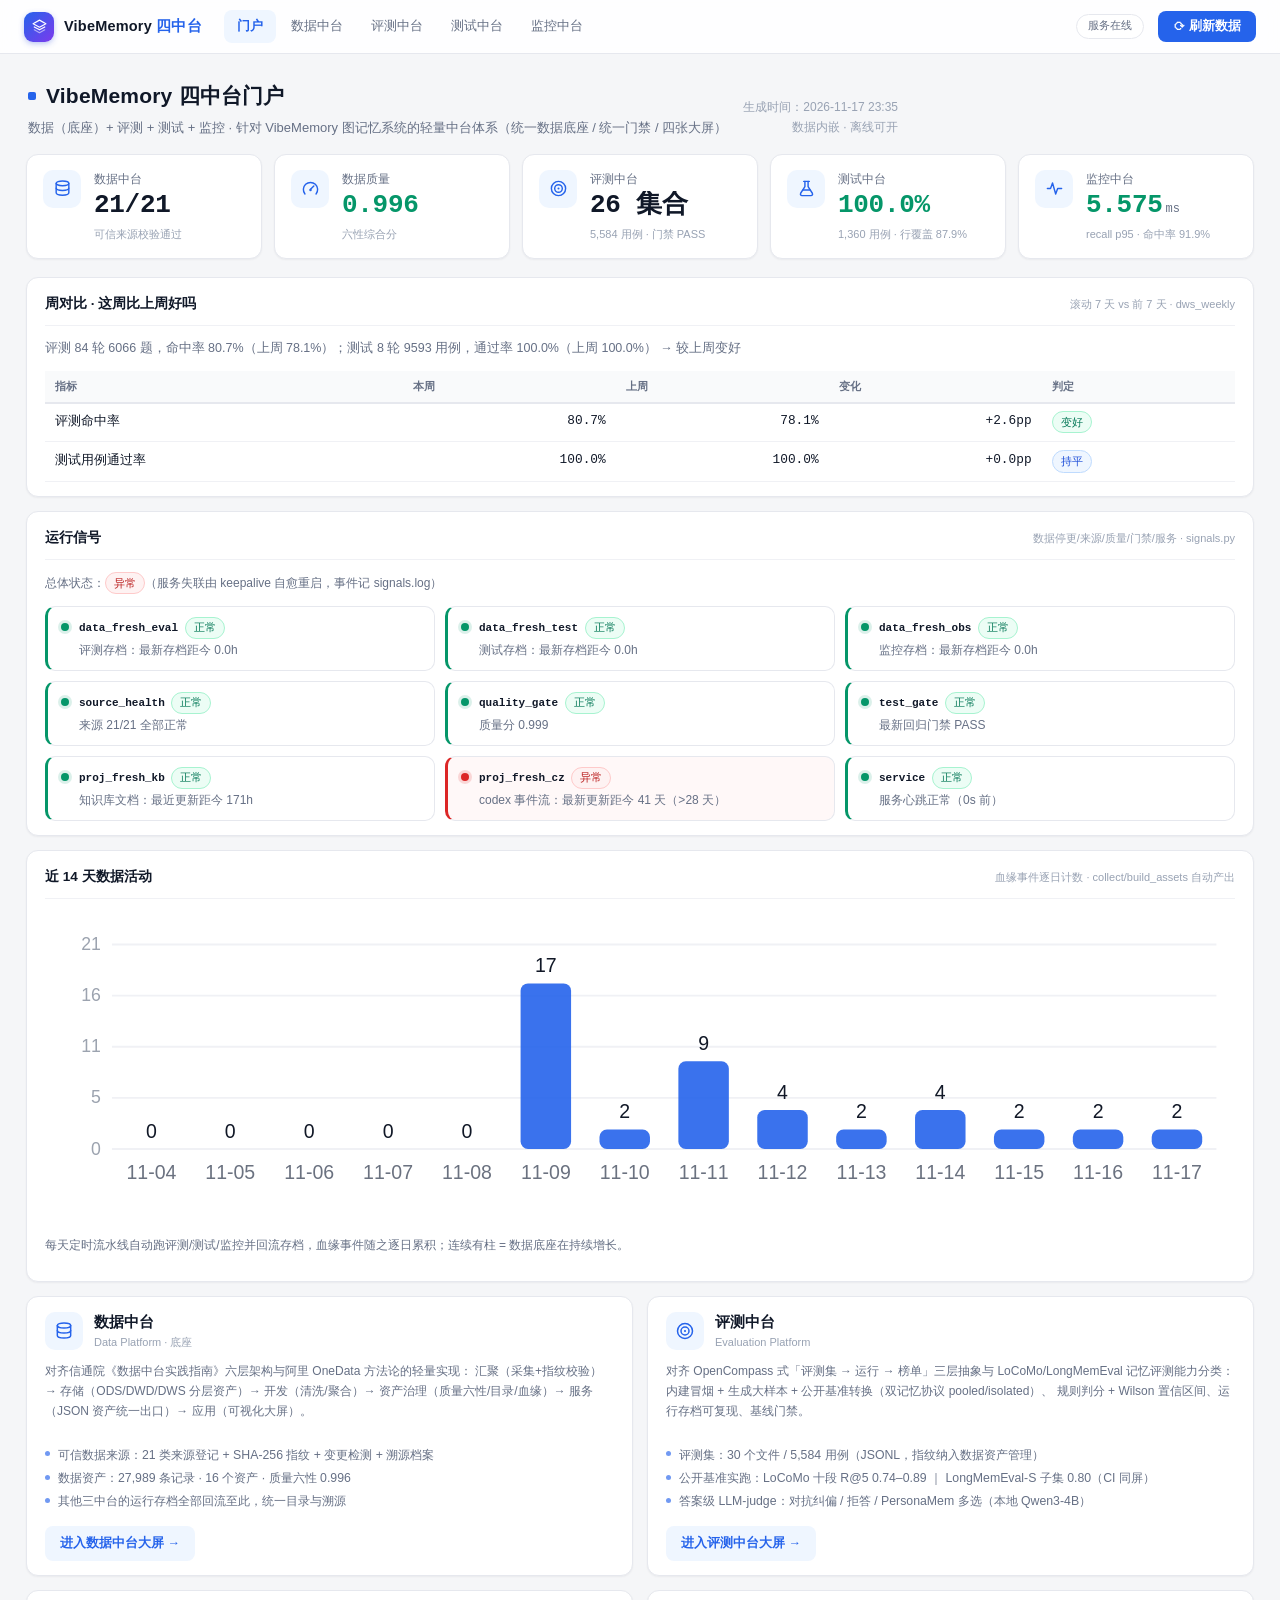
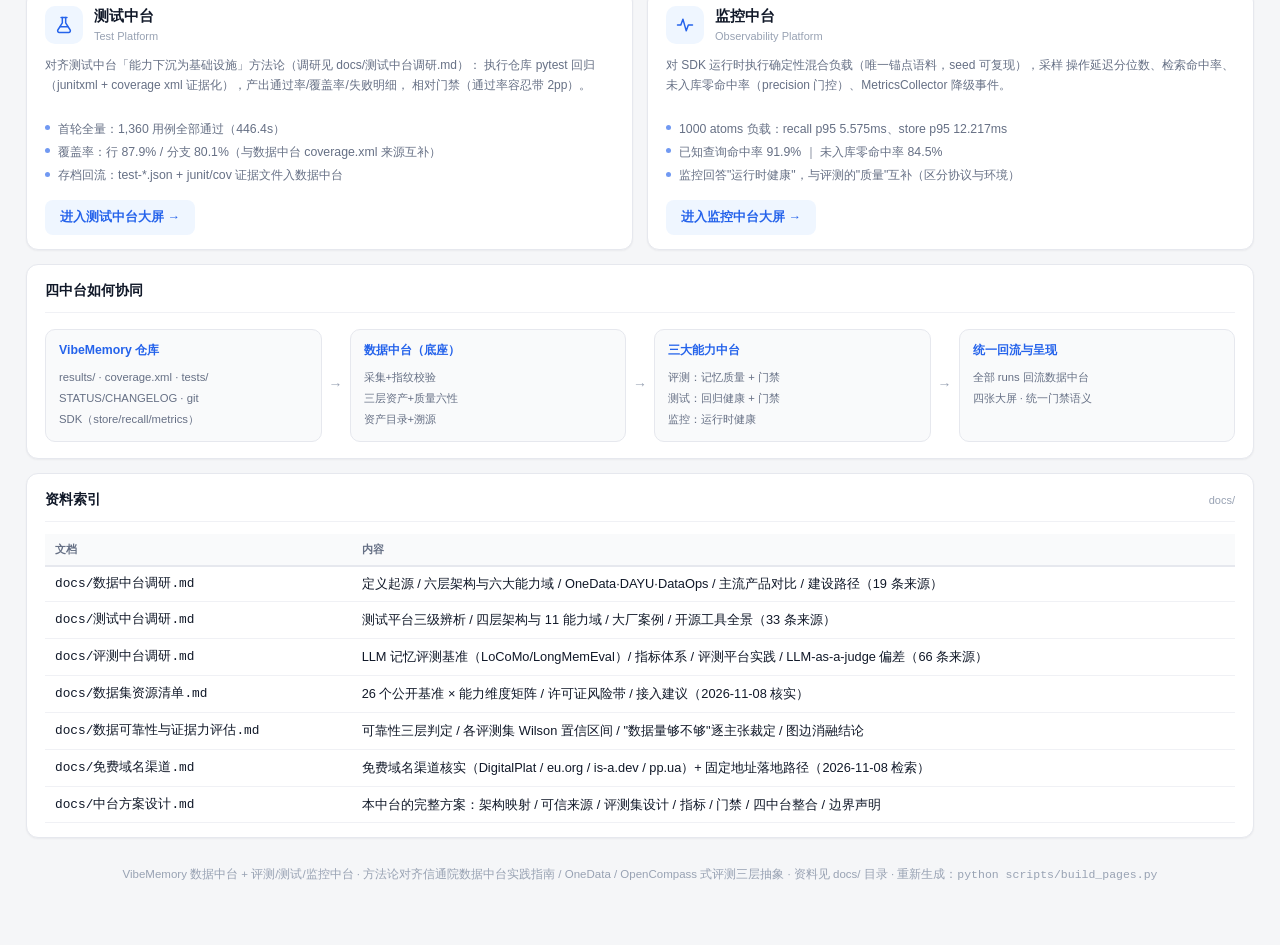
==== commit c7068266: "门户活动图按本机时区归日（服务器 UTC 时区凌晨产出不错位）+ daily_runs 拉回服务器权威资产" ====
--- a/pages/index.html
+++ b/pages/index.html
@@ -303,28 +303,28 @@
       <h1>VibeMemory 四中台门户</h1>
       <div class="sub">数据（底座）+ 评测 + 测试 + 监控 · 针对 VibeMemory 图记忆系统的轻量中台体系（统一数据底座 / 统一门禁 / 四张大屏）</div>
     </div>
-    <div class="meta">生成时间：2026-11-14 18:48<br>数据内嵌 · 离线可开</div>
+    <div class="meta">生成时间：2026-11-17 23:35<br>数据内嵌 · 离线可开</div>
   </div>
   
   <div class="kpis">
     <div class="kpi " data-target="entry-data" title="点击跳转到对应面板"><div class="ico"><svg viewBox="0 0 24 24" fill="none" stroke="currentColor" stroke-width="1.8" stroke-linecap="round"><ellipse cx="12" cy="5.5" rx="8" ry="3"/><path d="M4 5.5v6c0 1.66 3.58 3 8 3s8-1.34 8-3v-6"/><path d="M4 11.5v6c0 1.66 3.58 3 8 3s8-1.34 8-3v-6"/></svg></div><div class="body"><div class="label">数据中台</div><div class="value">21/21</div><div class="hint">可信来源校验通过</div></div></div>
     <div class="kpi good"><div class="ico"><svg viewBox="0 0 24 24" fill="none" stroke="currentColor" stroke-width="1.8" stroke-linecap="round"><path d="M5 19a9 9 0 1 1 14 0"/><path d="M12 13l4.2-4.2"/><circle cx="12" cy="14" r="1.6" fill="currentColor" stroke="none"/></svg></div><div class="body"><div class="label">数据质量</div><div class="value">0.996</div><div class="hint">六性综合分</div></div></div>
     <div class="kpi " data-target="entry-eval" title="点击跳转到对应面板"><div class="ico"><svg viewBox="0 0 24 24" fill="none" stroke="currentColor" stroke-width="1.8"><circle cx="12" cy="12" r="9"/><circle cx="12" cy="12" r="4.8"/><circle cx="12" cy="12" r="1.3" fill="currentColor" stroke="none"/></svg></div><div class="body"><div class="label">评测中台</div><div class="value">26 集合</div><div class="hint">5,584 用例 · 门禁 PASS</div></div></div>
-    <div class="kpi good" data-target="entry-test" title="点击跳转到对应面板"><div class="ico"><svg viewBox="0 0 24 24" fill="none" stroke="currentColor" stroke-width="1.8" stroke-linecap="round" stroke-linejoin="round"><path d="M10 3v6.5L4.6 18a2 2 0 0 0 1.7 3h11.4a2 2 0 0 0 1.7-3L14 9.5V3"/><path d="M8.5 3h7"/><path d="M7.6 14h8.8"/></svg></div><div class="body"><div class="label">测试中台</div><div class="value">100.0%</div><div class="hint">73 用例 · 行覆盖 -</div></div></div>
-    <div class="kpi good" data-target="entry-ops" title="点击跳转到对应面板"><div class="ico"><svg viewBox="0 0 24 24" fill="none" stroke="currentColor" stroke-width="1.8" stroke-linecap="round" stroke-linejoin="round"><path d="M3 12h4l2.5-7 4 14 2.5-7h5"/></svg></div><div class="body"><div class="label">监控中台</div><div class="value">5.99<span class='unit'>ms</span></div><div class="hint">recall p95 · 命中率 91.9%</div></div></div>
+    <div class="kpi good" data-target="entry-test" title="点击跳转到对应面板"><div class="ico"><svg viewBox="0 0 24 24" fill="none" stroke="currentColor" stroke-width="1.8" stroke-linecap="round" stroke-linejoin="round"><path d="M10 3v6.5L4.6 18a2 2 0 0 0 1.7 3h11.4a2 2 0 0 0 1.7-3L14 9.5V3"/><path d="M8.5 3h7"/><path d="M7.6 14h8.8"/></svg></div><div class="body"><div class="label">测试中台</div><div class="value">100.0%</div><div class="hint">1,360 用例 · 行覆盖 87.9%</div></div></div>
+    <div class="kpi good" data-target="entry-ops" title="点击跳转到对应面板"><div class="ico"><svg viewBox="0 0 24 24" fill="none" stroke="currentColor" stroke-width="1.8" stroke-linecap="round" stroke-linejoin="round"><path d="M3 12h4l2.5-7 4 14 2.5-7h5"/></svg></div><div class="body"><div class="label">监控中台</div><div class="value">5.575<span class='unit'>ms</span></div><div class="hint">recall p95 · 命中率 91.9%</div></div></div>
   </div>
   
   <div class="panel">
     <h2>周对比 · 这周比上周好吗 <span class="tag">滚动 7 天 vs 前 7 天 · dws_weekly</span></h2>
-    <div class="desc" style="font-size:12.5px">评测 109 轮 8742 题，命中率 78.4%（上周 无数据）；测试 5 轮 5513 用例，通过率 100.0%（上周 无数据） → 上周同维度无数据，待积累满一周后可比</div>
+    <div class="desc" style="font-size:12.5px">评测 84 轮 6066 题，命中率 80.7%（上周 78.1%）；测试 8 轮 9593 用例，通过率 100.0%（上周 100.0%） → 较上周变好</div>
     <table class="tbl"><thead><tr><th>指标</th><th>本周</th><th>上周</th><th>变化</th><th>判定</th></tr></thead>
-    <tbody><tr><td>评测命中率</td><td class='num'>78.4%</td><td class='num'>-</td><td class='num'>-</td><td><span class='badge dim'>数据不足</span></td></tr><tr><td>测试用例通过率</td><td class='num'>100.0%</td><td class='num'>-</td><td class='num'>-</td><td><span class='badge dim'>数据不足</span></td></tr></tbody></table>
+    <tbody><tr><td>评测命中率</td><td class='num'>80.7%</td><td class='num'>78.1%</td><td class='num'>+2.6pp</td><td><span class='badge ok'>变好</span></td></tr><tr><td>测试用例通过率</td><td class='num'>100.0%</td><td class='num'>100.0%</td><td class='num'>+0.0pp</td><td><span class='badge info'>持平</span></td></tr></tbody></table>
   </div>
   
   <div class="panel">
     <h2>运行信号 <span id="p-signals" class="tag">数据停更/来源/质量/门禁/服务 · signals.py</span></h2>
     <div class="desc">总体状态：<span class="badge bad">异常</span>（服务失联由 keepalive 自愈重启，事件记 signals.log）</div>
-    <div class="sig-grid"><div class='sig-card lv-ok'><span class='dot'></span><div class='txt'><div class='code'>data_fresh_eval <span class='badge ok'>正常</span></div><div class='detail'>评测存档：最新存档距今 0.0h</div></div></div><div class='sig-card lv-ok'><span class='dot'></span><div class='txt'><div class='code'>data_fresh_test <span class='badge ok'>正常</span></div><div class='detail'>测试存档：最新存档距今 15.2h</div></div></div><div class='sig-card lv-ok'><span class='dot'></span><div class='txt'><div class='code'>data_fresh_obs <span class='badge ok'>正常</span></div><div class='detail'>监控存档：最新存档距今 15.2h</div></div></div><div class='sig-card lv-ok'><span class='dot'></span><div class='txt'><div class='code'>source_health <span class='badge ok'>正常</span></div><div class='detail'>来源 21/21 全部正常</div></div></div><div class='sig-card lv-ok'><span class='dot'></span><div class='txt'><div class='code'>quality_gate <span class='badge ok'>正常</span></div><div class='detail'>质量分 0.996</div></div></div><div class='sig-card lv-ok'><span class='dot'></span><div class='txt'><div class='code'>test_gate <span class='badge ok'>正常</span></div><div class='detail'>最新回归门禁 PASS</div></div></div><div class='sig-card lv-ok'><span class='dot'></span><div class='txt'><div class='code'>proj_fresh_kb <span class='badge ok'>正常</span></div><div class='detail'>知识库文档：最近更新距今 30h</div></div></div><div class='sig-card lv-bad'><span class='dot'></span><div class='txt'><div class='code'>proj_fresh_cz <span class='badge bad'>异常</span></div><div class='detail'>codex 事件流：最新更新距今 35 天（&gt;28 天）</div></div></div><div class='sig-card lv-warn'><span class='dot'></span><div class='txt'><div class='code'>service <span class='badge warn'>警告</span></div><div class='detail'>服务心跳文件缺失（keepalive 未运行或未升级）</div></div></div></div>
+    <div class="sig-grid"><div class='sig-card lv-ok'><span class='dot'></span><div class='txt'><div class='code'>data_fresh_eval <span class='badge ok'>正常</span></div><div class='detail'>评测存档：最新存档距今 0.0h</div></div></div><div class='sig-card lv-ok'><span class='dot'></span><div class='txt'><div class='code'>data_fresh_test <span class='badge ok'>正常</span></div><div class='detail'>测试存档：最新存档距今 0.0h</div></div></div><div class='sig-card lv-ok'><span class='dot'></span><div class='txt'><div class='code'>data_fresh_obs <span class='badge ok'>正常</span></div><div class='detail'>监控存档：最新存档距今 0.0h</div></div></div><div class='sig-card lv-ok'><span class='dot'></span><div class='txt'><div class='code'>source_health <span class='badge ok'>正常</span></div><div class='detail'>来源 21/21 全部正常</div></div></div><div class='sig-card lv-ok'><span class='dot'></span><div class='txt'><div class='code'>quality_gate <span class='badge ok'>正常</span></div><div class='detail'>质量分 0.999</div></div></div><div class='sig-card lv-ok'><span class='dot'></span><div class='txt'><div class='code'>test_gate <span class='badge ok'>正常</span></div><div class='detail'>最新回归门禁 PASS</div></div></div><div class='sig-card lv-ok'><span class='dot'></span><div class='txt'><div class='code'>proj_fresh_kb <span class='badge ok'>正常</span></div><div class='detail'>知识库文档：最近更新距今 171h</div></div></div><div class='sig-card lv-bad'><span class='dot'></span><div class='txt'><div class='code'>proj_fresh_cz <span class='badge bad'>异常</span></div><div class='detail'>codex 事件流：最新更新距今 41 天（&gt;28 天）</div></div></div><div class='sig-card lv-ok'><span class='dot'></span><div class='txt'><div class='code'>service <span class='badge ok'>正常</span></div><div class='detail'>服务心跳正常（0s 前）</div></div></div></div>
   </div>
 
   <div class="panel">
@@ -342,7 +342,7 @@
       资产治理（质量六性/目录/血缘）→ 服务（JSON 资产统一出口）→ 应用（可视化大屏）。</div>
       <ul>
         <li>可信数据来源：21 类来源登记 + SHA-256 指纹 + 变更检测 + 溯源档案</li>
-        <li>数据资产：18,699 条记录 · 16 个资产 · 质量六性 0.996</li>
+        <li>数据资产：27,989 条记录 · 16 个资产 · 质量六性 0.996</li>
         <li>其他三中台的运行存档全部回流至此，统一目录与溯源</li>
       </ul>
       <a class="card-cta" href="data-platform.html">进入数据中台大屏 →</a>
@@ -367,8 +367,8 @@
       执行仓库 pytest 回归（junitxml + coverage xml 证据化），产出通过率/覆盖率/失败明细，
       相对门禁（通过率容忍带 2pp）。</div>
       <ul>
-        <li>首轮全量：73 用例全部通过（116.0s）</li>
-        <li>覆盖率：行 - / 分支 -（与数据中台 coverage.xml 来源互补）</li>
+        <li>首轮全量：1,360 用例全部通过（446.4s）</li>
+        <li>覆盖率：行 87.9% / 分支 80.1%（与数据中台 coverage.xml 来源互补）</li>
         <li>存档回流：test-*.json + junit/cov 证据文件入数据中台</li>
       </ul>
       <a class="card-cta" href="test-platform.html">进入测试中台大屏 →</a>
@@ -379,7 +379,7 @@
       <div class="desc">对 SDK 运行时执行确定性混合负载（唯一锚点语料，seed 可复现），采样
       操作延迟分位数、检索命中率、未入库零命中率（precision 门控）、MetricsCollector 降级事件。</div>
       <ul>
-        <li>1000 atoms 负载：recall p95 5.99ms、store p95 13.048ms</li>
+        <li>1000 atoms 负载：recall p95 5.575ms、store p95 12.217ms</li>
         <li>已知查询命中率 91.9% ｜ 未入库零命中率 84.5%</li>
         <li>监控回答"运行时健康"，与评测的"质量"互补（区分协议与环境）</li>
       </ul>
@@ -977,7 +977,7 @@
 })();
 </script>
 <script>
-window.DATA = {"activity": [{"day": "11-01", "n": 0}, {"day": "11-02", "n": 0}, {"day": "11-03", "n": 0}, {"day": "11-04", "n": 0}, {"day": "11-05", "n": 0}, {"day": "11-06", "n": 0}, {"day": "11-07", "n": 0}, {"day": "11-08", "n": 0}, {"day": "11-09", "n": 7}, {"day": "11-10", "n": 0}, {"day": "11-11", "n": 4}, {"day": "11-12", "n": 2}, {"day": "11-13", "n": 0}, {"day": "11-14", "n": 0}]};
+window.DATA = {"activity": [{"day": "11-04", "n": 0}, {"day": "11-05", "n": 0}, {"day": "11-06", "n": 0}, {"day": "11-07", "n": 0}, {"day": "11-08", "n": 0}, {"day": "11-09", "n": 17}, {"day": "11-10", "n": 2}, {"day": "11-11", "n": 9}, {"day": "11-12", "n": 4}, {"day": "11-13", "n": 2}, {"day": "11-14", "n": 4}, {"day": "11-15", "n": 2}, {"day": "11-16", "n": 2}, {"day": "11-17", "n": 2}]};
 
 (function(){
   var act = DATA.activity;
